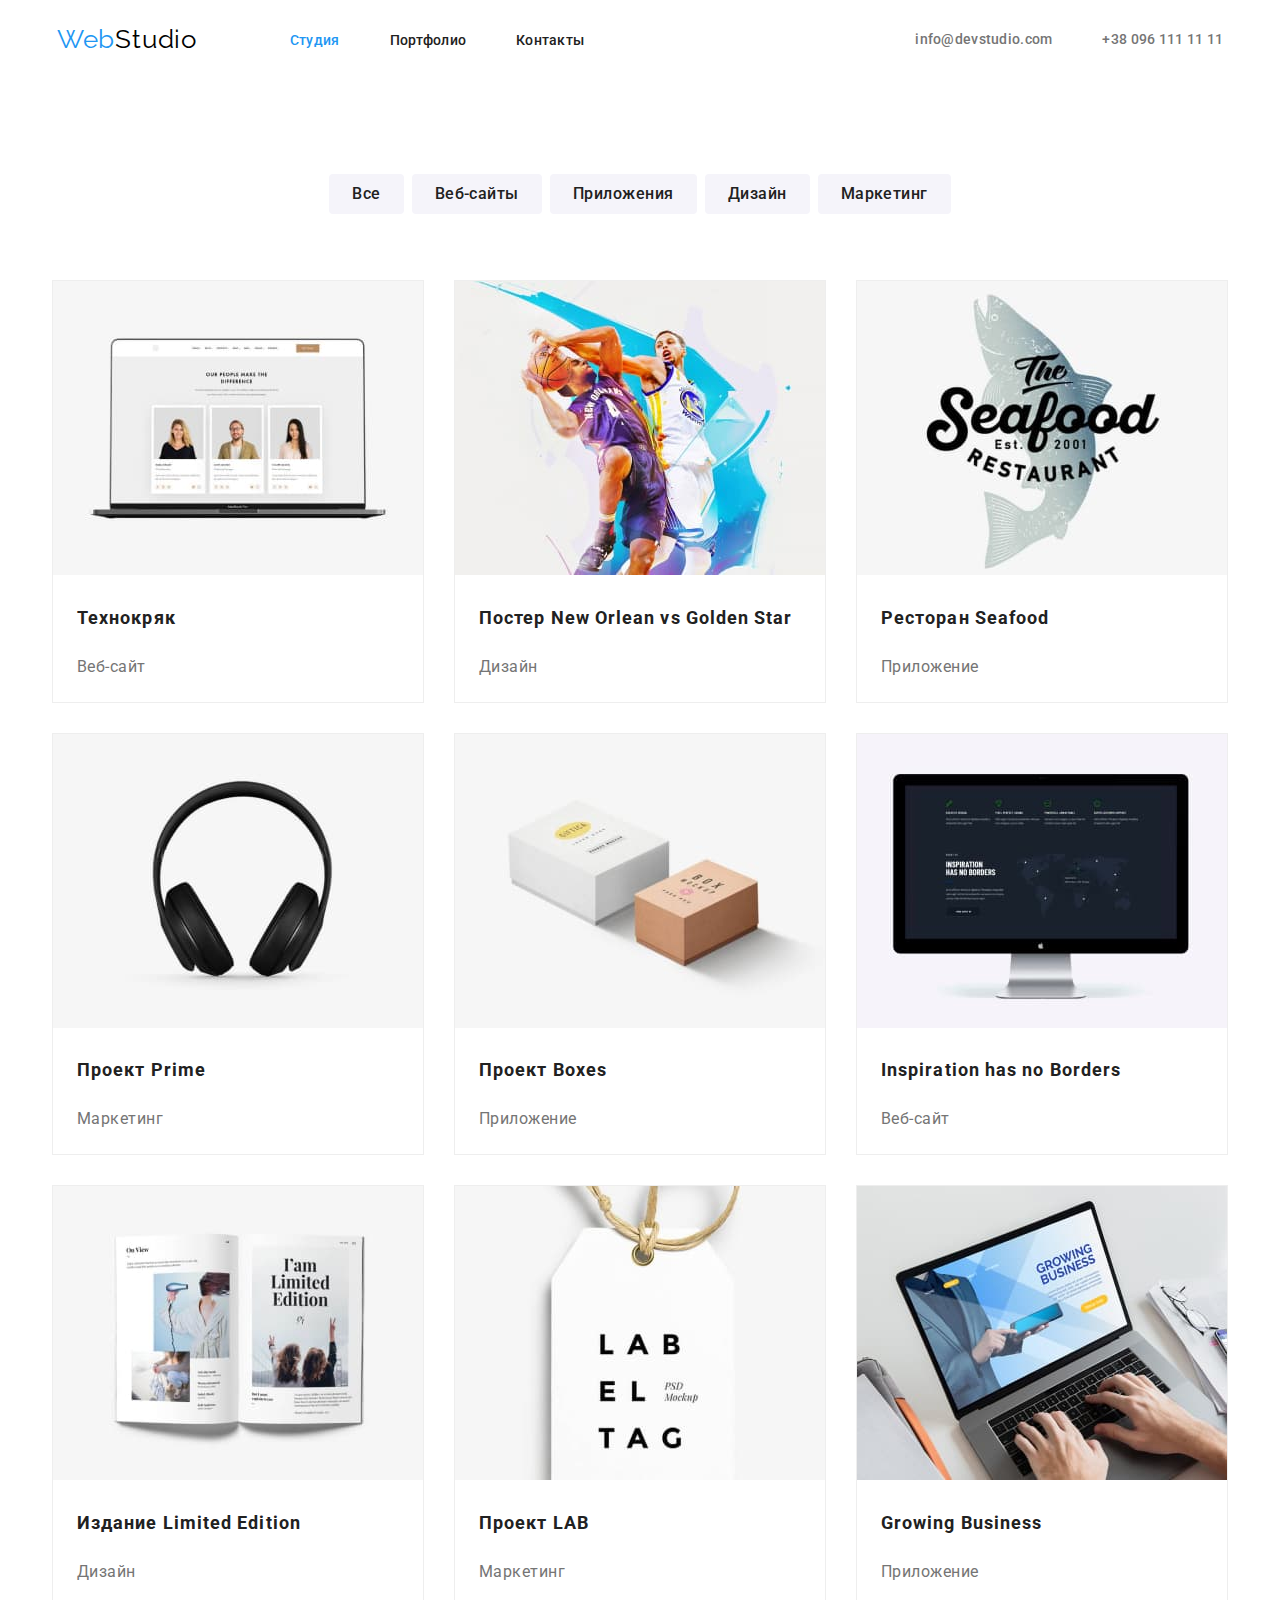
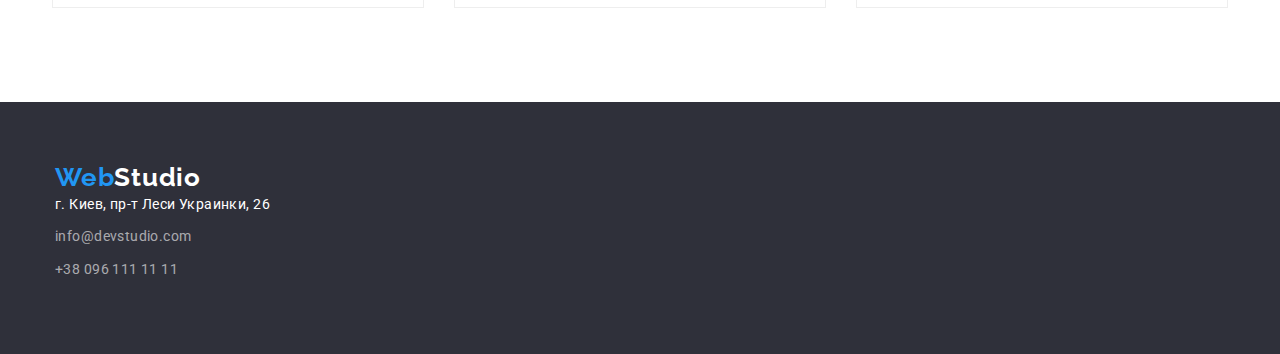
==== portfolio.html @ 2077e16e "hw-03" ====
<!DOCTYPE html>
<html lang="ru">
<head>
    <meta charset="UTF-8">
    <meta http-equiv="X-UA-Compatible" content="IE=edge">
    <meta name="viewport" content="width=device-width, initial-scale=1.0">
    <title>Document</title>
    <link rel="preconnect" href="https://fonts.googleapis.com">
    <link rel="preconnect" href="https://fonts.gstatic.com" crossorigin>
    <link href="https://fonts.googleapis.com/css2?family=Raleway:wght@700&family=Roboto:wght@400;500;700;900&display=swap" rel="stylesheet">
    <link rel="stylesheet" href="https://cdnjs.cloudflare.com/ajax/libs/modern-normalize/1.1.0/modern-normalize.min.css">
    <link rel="stylesheet" href="css/styles.css">
</head>
<body class="page">
    <header class="page-header">
        <div class="container header-items">
            <nav class="logo-nav">
                <a href="./index.html" class="logo"><span class="accent">Web</span>Studio</a>
                <ul class="site-nav">
                    <li class="item"><a href="./index.html" class="link current">Студия</a></li>
                    <li class="item"><a href="./portfolio.html" class="link">Портфолио</a></li>
                    <li class="item"><a href="" class="link">Контакты</a></li>
                </ul>
            </nav>
             <ul class="contact-links">
                <li class="item"><a href="mailto:info@devstudio.com" class="link">info@devstudio.com</a></li>
                <li class="item"><a href="tel:+380961111111" class="link">+38 096 111 11 11</a></li>
            </ul>
        </div>
    </header>
    <main>
        <section class="portfolio">
            <div class="container1">
                <h1 hidden>Портфолио</h1>
                <ul class="portfolio-buttons">
                    <li class="item">
                        <a href="">
                            <button type="button" class="button primary">Все</button>
                        </a>
                    </li>
                    <li class="item">
                        <a href="">
                            <button type="button" class="button primary">Веб-сайты</button>
                        </a>
                    </li>
                    <li class="item">
                        <a href="">
                            <button type="button" class="button primary">Приложения</button>
                        </a>
                    </li>
                    <li class="item"><a href="">
                            <button type="button" class="button primary">Дизайн</button>
                        </a>
                    </li>
                    <li class="item"><a href="">
                            <button type="button" class="button primary">Маркетинг</button>
                        </a>
                    </li>
                </ul>
                <ul class="portfolio-list">
                    <li class="portfolio-item">
                        <img src="./images/p1technocrack.jpg" alt="Технокряк" width="370">
                        <h2 class="title">Технокряк</h2>
                        <p class="text">Веб-сайт</p>
                    </li>
                    <li class="portfolio-item">
                        <img src="./images/p2poster.jpg" alt="Постер" width="370">
                        <h2 class="title">Постер New Orlean vs Golden Star</h2>
                        <p class="text">Дизайн</p>
                    </li>
                    <li class="portfolio-item">
                        <img src="./images/p3seafood.jpg" alt="Ресторан" width="370">
                        <h2 class="title">Ресторан Seafood</h2>
                        <p class="text">Приложение</p>
                    </li>
                    <li class="portfolio-item">
                        <img src="./images/p4prime.jpg" alt="Проект Прайм" width="370">
                        <h2 class="title">Проект Prime</h2>
                        <p class="text">Маркетинг</p>
                    </li>
                    <li class="portfolio-item">
                        <img src="./images/p5boxes.jpg" alt="Проект Боксез" width="370">
                        <h2 class="title">Проект Boxes</h2>
                        <p class="text">Приложение</p>
                    </li>
                    <li class="portfolio-item">
                        <img src="./images/p6inspiration.jpg" alt="Инспирейшн" width="370">
                        <h2 class="title">Inspiration has no Borders</h2>
                        <p class="text">Веб-сайт</p>
                    </li>
                    <li class="portfolio-item">
                        <img src="./images/p7limited.jpg" alt="Издание" width="370">
                        <h2 class="title">Издание Limited Edition</h2>
                        <p class="text">Дизайн</p>
                    </li>
                    <li class="portfolio-item">
                        <img src="./images/p8lab.jpg" alt="Проект Лаб" width="370">
                        <h2 class="title">Проект LAB</h2>
                        <p class="text">Маркетинг</p>
                    </li>
                    <li class="portfolio-item">
                        <img src="./images/p9growing.jpg" alt="Гроуинг Бизнес" width="370">
                        <h2 class="title">Growing Business</h2>
                        <p class="text">Приложение</p>
                    </li>
                </ul>
            </div>
        </section>
    </main>
    <footer class="footer">
        <div class="container">
            <a href="./index.html" class="footer-logo"><span class="accent">Web</span>Studio</a>
            <address>
                <a 
                href="https://goo.gl/maps/AwYikkkrdiXF9kcD8" 
                class="footer-address link"
                target="_blank"
                rel="noopener norefferer nofollow"
                >г. Киев, пр-т Леси Украинки, 26
                </a>
                <ul class="footer-links">
                    <li class="item"><a href="mailto:info@devstudio.com" class="link">info@devstudio.com</a></li>
                    <li class="item"><a href="tel:+380961111111" class="link">+38 096 111 11 11</a></li>
                </ul>
            </address>
        </div>
    </footer>
</body>
</html>
---- css/styles.css ----
:root {
    --primary-text-color: #757575;
    --title-text-color: #212121;
    --accent-color: #2196F3;
}

/* Глобальный бордер бокс */

html {
    box-sizing: border-box;
}

*,
*::before,
*::after {
    box-sizing: inherit;
}

body {
    background-color: #fff;
    color: #757575;
    font-family: 'Roboto', sans-serif;
}
ul {
    list-style: none;
    padding: 0;
    margin: 0;
}

h1,
h2,
h3 {
    color: var(--title-text-color);
}
/*цвет шрифта заголовков #212121 */
/*цвет шрифта текста #757575 */
/*цвет фона хедера #FFFFFF*/
/*осн цвет фона #FFFFFF */
/*доп цвет фона #F5F4FA */
/*цвет фона футера #2F303A */
/*цвет шрифта заголовков футера #FFFFFF */
/*цвет шрифта текста в футере rgba(255, 255, 255, 0.6) */
/*акцент #2196F3 */

/* Container */

.container {
    width: 1200px;    
    margin: 0 auto;
    padding-left: 15px;
    padding-right: 15px;
}

/* Header */

.header-items {
    display: flex;
    justify-content: center;
}

.logo {
    padding-top: 24px;
    padding-bottom: 25px;
    margin-right: 93px;

    color: #000;
    font-family: 'Raleway', sans-serif;
    text-decoration: none;
    font-size: 26px;
    line-height: 1.19;
    /* identical to box height */
    letter-spacing: 0.03em;
}
.accent {
    color: var(--accent-color);
}

.logo-nav {
    display: flex;
}

.site-nav {
    display: flex;
    margin-right: 331px;
}

.site-nav .item:not(:last-child) {
    margin-right: 50px;
}

.site-nav .link {
    display: block;
    padding-top: 32px;
    padding-bottom: 32px;

    color: var(--title-text-color);
    text-decoration: none;
    font-weight: 500;
    font-size: 14px;
    line-height: 1.14x;
    letter-spacing: 0.02em;
}
.site-nav .link:hover, 
.site-nav .link:focus {
    color: var(--accent-color);
}
.site-nav .link.current {
    color: var(--accent-color);
}

.contact-links {
    display: flex;
}

.contact-links .item + .item {
    margin-left: 50px;
}

.contact-links .link {
    display: block;
    padding-top: 32px;
    padding-bottom: 32px;

    color: var(--primary-text-color);
    text-decoration: none;
    font-weight: 500;
    font-size: 14px;
    line-height: 1.14;
    letter-spacing: 0.02em;
}
.contact-links .link:hover, 
.contact-links .link:focus {
    color: var(--accent-color);
}

/* Hero */

/* ВРЕМЕННЫЙ ЦВЕТ ФОНА */
.hero {
    padding-top: 200px;
    padding-bottom: 200px;
    text-align: center;
    background-color:  #2F303A;
}

.hero-title {
    margin-top: 200;
    margin-bottom: 30px;
    color: #fff;
    font-weight: 900;
    font-size: 44px;
    line-height: 1.36;
    /* or 136% */
    letter-spacing: 0.06em;
    text-transform: uppercase;
}

/* Section */

.section {
    padding-top: 94px;
    padding-bottom: 94px;
}

.section.no-padding {
    padding-top: 0;
    padding-bottom: 0;
}

.section-title {
    color: var(--title-text-color);
    font-weight: 700;
    font-size: 36px;
    line-height: 1.17;
    text-align: center;
    letter-spacing: 0.03em;
}

/* Features */

.features-list {
    display: flex;
    justify-content: center;
}

.features-list .item:not(:last-child) {
    margin-right: 30px;
}  

.features-list .title {
    margin-top: 94px;
    margin-bottom: 10px;
    color: var(--title-text-color);
    font-weight: 700;
    font-size: 14px;
    line-height: 1.14;
    letter-spacing: 0.03em;
    text-transform: uppercase;
}
.features-list .text {
    margin-top: 0;
    margin-bottom: 94px;
    font-weight: 400;
    font-size: 14px;
    line-height: 1.71;
    /* or 171% */
    letter-spacing: 0.03em;
}

/* Services */
.services-list {
    display: flex;
    justify-content: center;
    margin-top: 50px;
    margin-bottom: 94px;
}

.services-list .item:not(:last-child) {
    margin-right: 30px;
}  


/* Team */
.team {
    padding-top: 89px;
    padding-bottom: 99px;
    background-color: #F5F4FA;
}
.team .section-title {
    margin-top: 0;
    margin-bottom: 50px;
}

.team-list {
    display: flex;
    justify-content: center;
}

.team-list .team-member:not(:last-child) {
    margin-right: 30px;
}

.team-list .title {
    margin-top: 30px;
    margin-bottom: 10px;
    color: var(--title-text-color);
    font-weight: 500;
    font-size: 16px;
    line-height: 1.19;
    /* identical to box height */
    text-align: center;
    letter-spacing: 0.03em;
}
.team-list .text {
    margin-top: 0;
    margin-bottom: 30px;
    font-weight: 400;
    font-size: 16px;
    line-height: 19px;
    /* identical to box height */
    text-align: center;
    letter-spacing: 0.03em;
}
.team-member{
    background-color: #fff; 
    box-shadow: 0px 1px 3px rgba(0, 0, 0, 0.12), 0px 1px 1px rgba(0, 0, 0, 0.14), 0px 2px 1px rgba(0, 0, 0, 0.2);
    border-radius: 0px 0px 4px 4px;
}

/* Button */

.button {
    display: inline-block;
    border: 1px solid transparent;
    color: var(--title-text-color);
    background-color: #F5F4FA; 
}
.button.primary {
    border-radius: 4px;
    padding: 6px 22px;
    margin-bottom: 32px;
    color: var(--title-text-color);
    background-color: #F5F4FA;
    font-weight: 500;
    font-size: 16px;
    line-height: 1.63;
    /* identical to box height, or 162% */
    text-align: center;
    letter-spacing: 0.03em;
    font-family: inherit;
}
.button.primary:hover, 
.button.primary:focus {
    background-color: var(--accent-color);
    color: #fff;
}
.button.secondary {
    border-radius: 4px;
    padding: 10 px 32 px;
    width: 200px;
    height: 50px;
    color: #fff;
    background-color: var(--accent-color);
    font-weight: 700;
    font-size: 16px;
    line-height: 1.88;
    /* identical to box height, or 188% */
    letter-spacing: 0.06em;
    font-family: inherit;
}
/* Временно поставил эти цвета. ПОМЕНЯТЬ когда будут известны правильные */
.button.secondary:hover, 
.button.secondary:focus {
    background-color: #F5F4FA;
    color: var(--title-text-color);
}
/* Footer */

.footer {
    padding-top: 60px;
    padding-bottom: 60px;
    background-color: #2F303A;
    min-height: 252px;
}

.footer-logo {
    margin-bottom: 20;
    color: #fff;
    font-family: 'Raleway', sans-serif;
    text-decoration: none;
    font-weight: 700;
    font-size: 26px;
    line-height: 1.19;
    /* identical to box height */
    letter-spacing: 0.03em;
}

.address {
    margin-top: 20px;
}

.footer-address {
    margin-top: 20px;
    color: #fff;
    text-decoration: none;
    font-weight: 400;
    font-size: 14px;
    line-height: 1.71;
    /* or 171% */
    letter-spacing: 0.03em;
    font-style: normal;
}

.footer-links .item {
    margin-top: 9px;
}

.footer-links .link {
    color: rgba(255, 255, 255, 0.6);
    text-decoration: none;
    font-weight: 400;
    font-size: 14px;
    line-height: 1.71;
    /* or 171% */
    letter-spacing: 0.03em;
    font-style: normal;
}
.footer .link:hover, 
.footer .link:focus {
    color: var(--accent-color);
}


.container1 {
    width: 1200px;    
    margin: 0 auto;
    padding-left: 0px;
    padding-right: 0px;
}

/* Portfolio */
.portfolio {
    padding-top: 94px;
    padding-bottom: 94px;
}

.portfolio-buttons {
    display: flex;
    justify-content: center;
    margin-bottom: 34px;
}

.portfolio-buttons .item:not(:last-child) {
    margin-right: 8px;
}
.portfolio-list {
    display: flex;
    flex-wrap: wrap;
    gap: 30px;
    justify-content: center;
}

.portfolio-list .portfolio-item {
    padding-top: 0;
    background-color: #fff;
    border: 1px solid #EEEEEE;
    width: 370;
    height: 404;
}

.portfolio-item:nth-child(3n + 3) {
    gap: 0
}

.portfolio-item .title {
    margin-top: 20px;
    margin-bottom: 4px;
    margin-left: 24px;
    font-weight: 700;
    font-size: 18px;
    line-height: 2;
    /* identical to box height, or 200% */  
    letter-spacing: 0.06em;
}
.portfolio-item .text {
    margin-bottom: 20px;
    margin-left: 24px;
    font-weight: 400;
    font-size: 16px;
    line-height: 1.88;
    /* identical to box height, or 188% */
    letter-spacing: 0.03em;
}
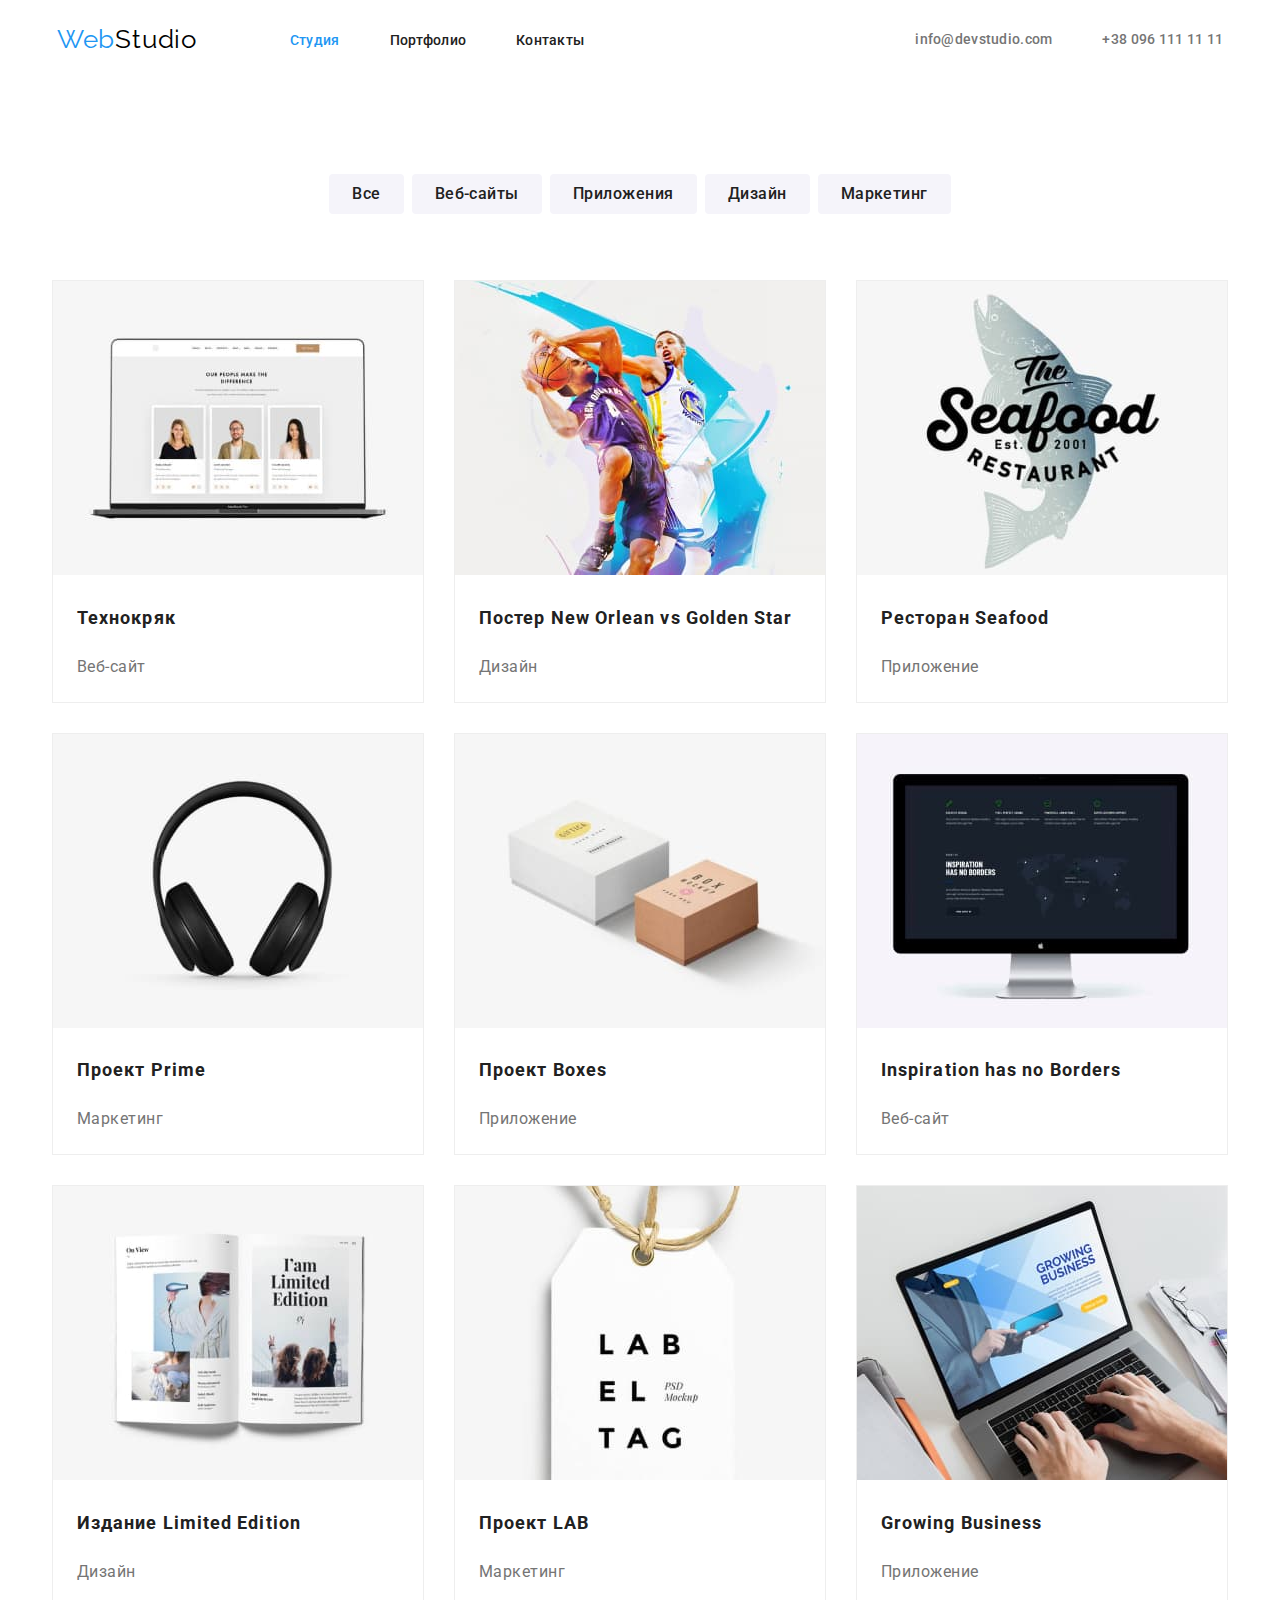
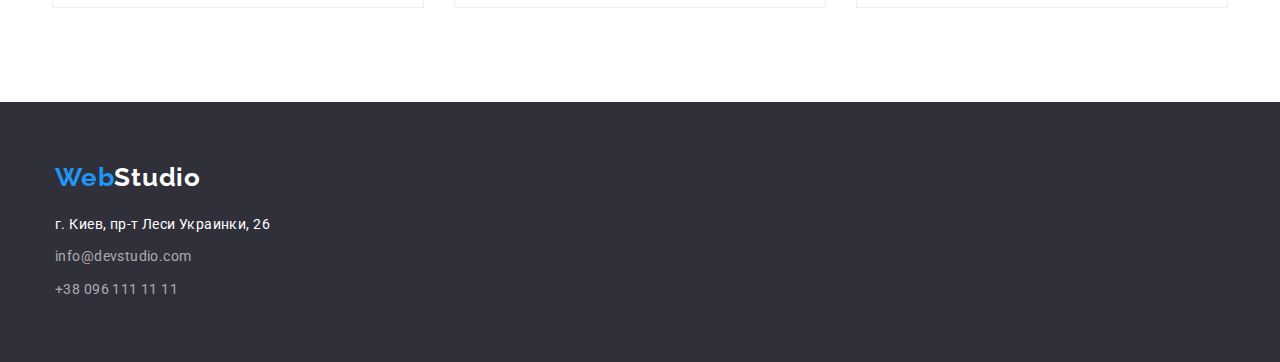
==== commit 8b3a8a36: "hw-03-1" ====
--- a/portfolio.html
+++ b/portfolio.html
@@ -110,7 +110,7 @@
     <footer class="footer">
         <div class="container">
             <a href="./index.html" class="footer-logo"><span class="accent">Web</span>Studio</a>
-            <address>
+            <address class="address">
                 <a 
                 href="https://goo.gl/maps/AwYikkkrdiXF9kcD8" 
                 class="footer-address link"
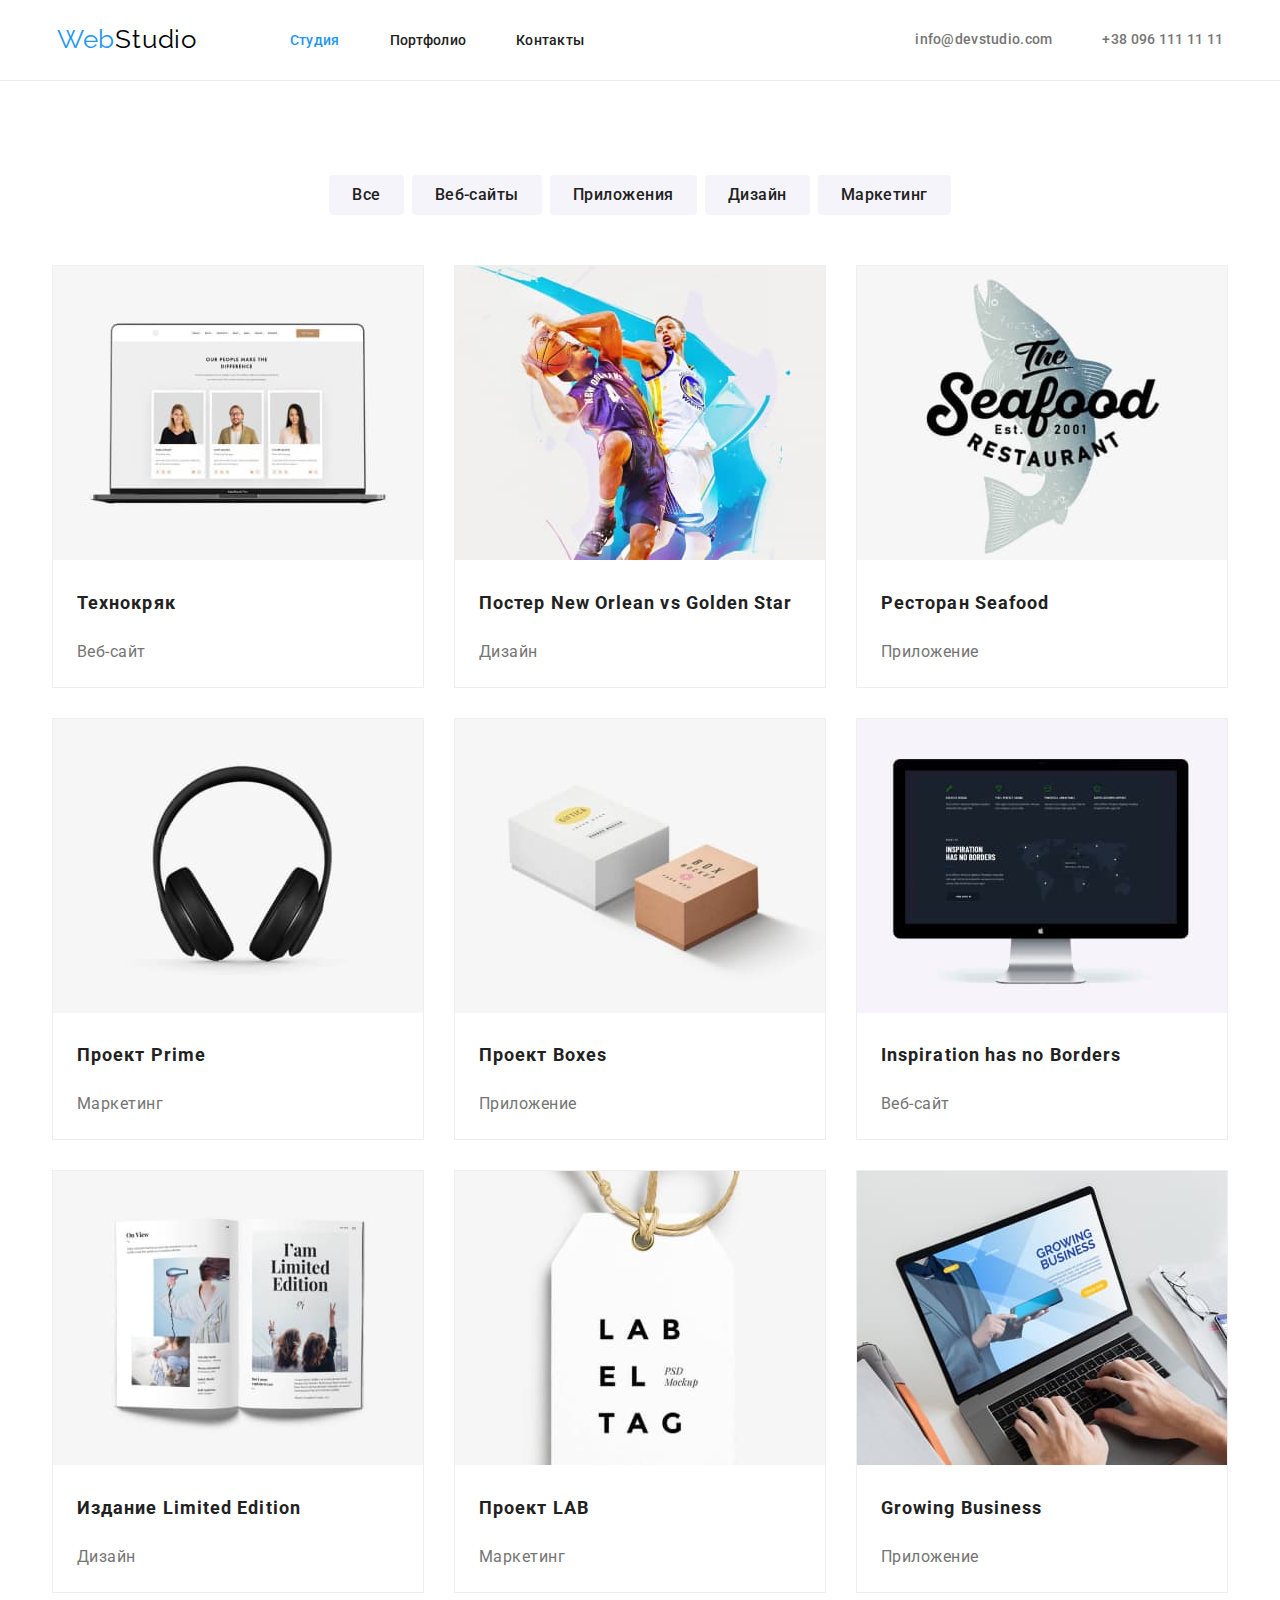
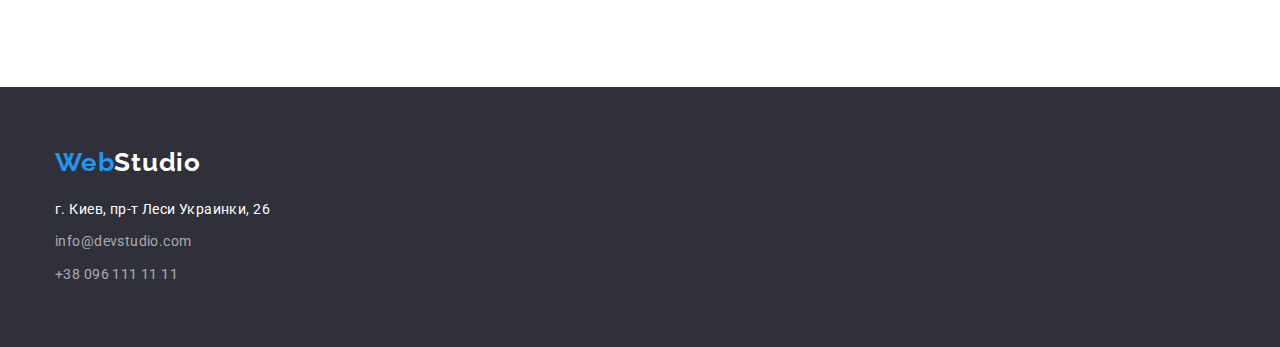
==== commit ee10cb3c: "hw-03 after review" ====
--- a/portfolio.html
+++ b/portfolio.html
@@ -12,7 +12,7 @@
     <link rel="stylesheet" href="css/styles.css">
 </head>
 <body class="page">
-    <header class="page-header">
+    <header class="page-header portfolio-header">
         <div class="container header-items">
             <nav class="logo-nav">
                 <a href="./index.html" class="logo"><span class="accent">Web</span>Studio</a>
@@ -60,48 +60,66 @@
                 <ul class="portfolio-list">
                     <li class="portfolio-item">
                         <img src="./images/p1technocrack.jpg" alt="Технокряк" width="370">
-                        <h2 class="title">Технокряк</h2>
-                        <p class="text">Веб-сайт</p>
+                        <div class="inscription">
+                            <h2 class="title">Технокряк</h2>
+                            <p class="text">Веб-сайт</p>
+                        </div>
                     </li>
                     <li class="portfolio-item">
                         <img src="./images/p2poster.jpg" alt="Постер" width="370">
-                        <h2 class="title">Постер New Orlean vs Golden Star</h2>
-                        <p class="text">Дизайн</p>
+                        <div class="inscription">
+                            <h2 class="title">Постер New Orlean vs Golden Star</h2>
+                            <p class="text">Дизайн</p>
+                        </div>
                     </li>
                     <li class="portfolio-item">
                         <img src="./images/p3seafood.jpg" alt="Ресторан" width="370">
-                        <h2 class="title">Ресторан Seafood</h2>
-                        <p class="text">Приложение</p>
+                        <div class="inscription">
+                            <h2 class="title">Ресторан Seafood</h2>
+                            <p class="text">Приложение</p>
+                        </div>
                     </li>
                     <li class="portfolio-item">
                         <img src="./images/p4prime.jpg" alt="Проект Прайм" width="370">
-                        <h2 class="title">Проект Prime</h2>
-                        <p class="text">Маркетинг</p>
+                        <div class="inscription">
+                            <h2 class="title">Проект Prime</h2>
+                            <p class="text">Маркетинг</p>
+                        </div>
                     </li>
                     <li class="portfolio-item">
                         <img src="./images/p5boxes.jpg" alt="Проект Боксез" width="370">
-                        <h2 class="title">Проект Boxes</h2>
-                        <p class="text">Приложение</p>
+                        <div class="inscription">
+                            <h2 class="title">Проект Boxes</h2>
+                            <p class="text">Приложение</p>
+                        </div>    
                     </li>
                     <li class="portfolio-item">
                         <img src="./images/p6inspiration.jpg" alt="Инспирейшн" width="370">
-                        <h2 class="title">Inspiration has no Borders</h2>
-                        <p class="text">Веб-сайт</p>
+                        <div class="inscription">
+                            <h2 class="title">Inspiration has no Borders</h2>
+                            <p class="text">Веб-сайт</p>
+                        </div>
                     </li>
                     <li class="portfolio-item">
                         <img src="./images/p7limited.jpg" alt="Издание" width="370">
-                        <h2 class="title">Издание Limited Edition</h2>
-                        <p class="text">Дизайн</p>
+                        <div class="inscription">
+                            <h2 class="title">Издание Limited Edition</h2>
+                            <p class="text">Дизайн</p>
+                        </div>   
                     </li>
                     <li class="portfolio-item">
                         <img src="./images/p8lab.jpg" alt="Проект Лаб" width="370">
-                        <h2 class="title">Проект LAB</h2>
-                        <p class="text">Маркетинг</p>
+                        <div class="inscription">
+                            <h2 class="title">Проект LAB</h2>
+                            <p class="text">Маркетинг</p>
+                        </div>
                     </li>
                     <li class="portfolio-item">
                         <img src="./images/p9growing.jpg" alt="Гроуинг Бизнес" width="370">
-                        <h2 class="title">Growing Business</h2>
-                        <p class="text">Приложение</p>
+                        <div class="inscription">
+                            <h2 class="title">Growing Business</h2>
+                            <p class="text">Приложение</p>
+                        </div>
                     </li>
                 </ul>
             </div>
--- a/css/styles.css
+++ b/css/styles.css
@@ -144,7 +144,6 @@
 }
 
 .hero-title {
-    margin-top: 200;
     margin-bottom: 30px;
     color: #fff;
     font-weight: 900;
@@ -157,14 +156,9 @@
 
 /* Section */
 
-.section {
+section {
     padding-top: 94px;
     padding-bottom: 94px;
-}
-
-.section.no-padding {
-    padding-top: 0;
-    padding-bottom: 0;
 }
 
 .section-title {
@@ -183,12 +177,15 @@
     justify-content: center;
 }
 
+.features-list .item {
+    width: 270px;
+}
+
 .features-list .item:not(:last-child) {
     margin-right: 30px;
 }  
 
 .features-list .title {
-    margin-top: 94px;
     margin-bottom: 10px;
     color: var(--title-text-color);
     font-weight: 700;
@@ -199,7 +196,6 @@
 }
 .features-list .text {
     margin-top: 0;
-    margin-bottom: 94px;
     font-weight: 400;
     font-size: 14px;
     line-height: 1.71;
@@ -208,11 +204,15 @@
 }
 
 /* Services */
+
+.services {
+    padding-top: 0;
+}
+
 .services-list {
     display: flex;
     justify-content: center;
     margin-top: 50px;
-    margin-bottom: 94px;
 }
 
 .services-list .item:not(:last-child) {
@@ -222,8 +222,6 @@
 
 /* Team */
 .team {
-    padding-top: 89px;
-    padding-bottom: 99px;
     background-color: #F5F4FA;
 }
 .team .section-title {
@@ -240,8 +238,12 @@
     margin-right: 30px;
 }
 
-.team-list .title {
+.team-member .inscription {
     margin-top: 30px;
+    margin-bottom: 30px;
+}
+
+.team-member .title {
     margin-bottom: 10px;
     color: var(--title-text-color);
     font-weight: 500;
@@ -251,9 +253,8 @@
     text-align: center;
     letter-spacing: 0.03em;
 }
-.team-list .text {
+.team-member .text {
     margin-top: 0;
-    margin-bottom: 30px;
     font-weight: 400;
     font-size: 16px;
     line-height: 19px;
@@ -278,7 +279,6 @@
 .button.primary {
     border-radius: 4px;
     padding: 6px 22px;
-    margin-bottom: 32px;
     color: var(--title-text-color);
     background-color: #F5F4FA;
     font-weight: 500;
@@ -370,7 +370,6 @@
     color: var(--accent-color);
 }
 
-
 .container1 {
     width: 1200px;    
     margin: 0 auto;
@@ -379,15 +378,15 @@
 }
 
 /* Portfolio */
-.portfolio {
-    padding-top: 94px;
-    padding-bottom: 94px;
+
+.portfolio-header {
+    border-bottom: 1px solid #ECECEC;
 }
 
 .portfolio-buttons {
     display: flex;
     justify-content: center;
-    margin-bottom: 34px;
+    margin-bottom: 50px;
 }
 
 .portfolio-buttons .item:not(:last-child) {
@@ -412,10 +411,12 @@
     gap: 0
 }
 
+.portfolio-item .inscription {
+    margin: 20px 24px;
+}
+
 .portfolio-item .title {
-    margin-top: 20px;
     margin-bottom: 4px;
-    margin-left: 24px;
     font-weight: 700;
     font-size: 18px;
     line-height: 2;
@@ -423,8 +424,6 @@
     letter-spacing: 0.06em;
 }
 .portfolio-item .text {
-    margin-bottom: 20px;
-    margin-left: 24px;
     font-weight: 400;
     font-size: 16px;
     line-height: 1.88;
